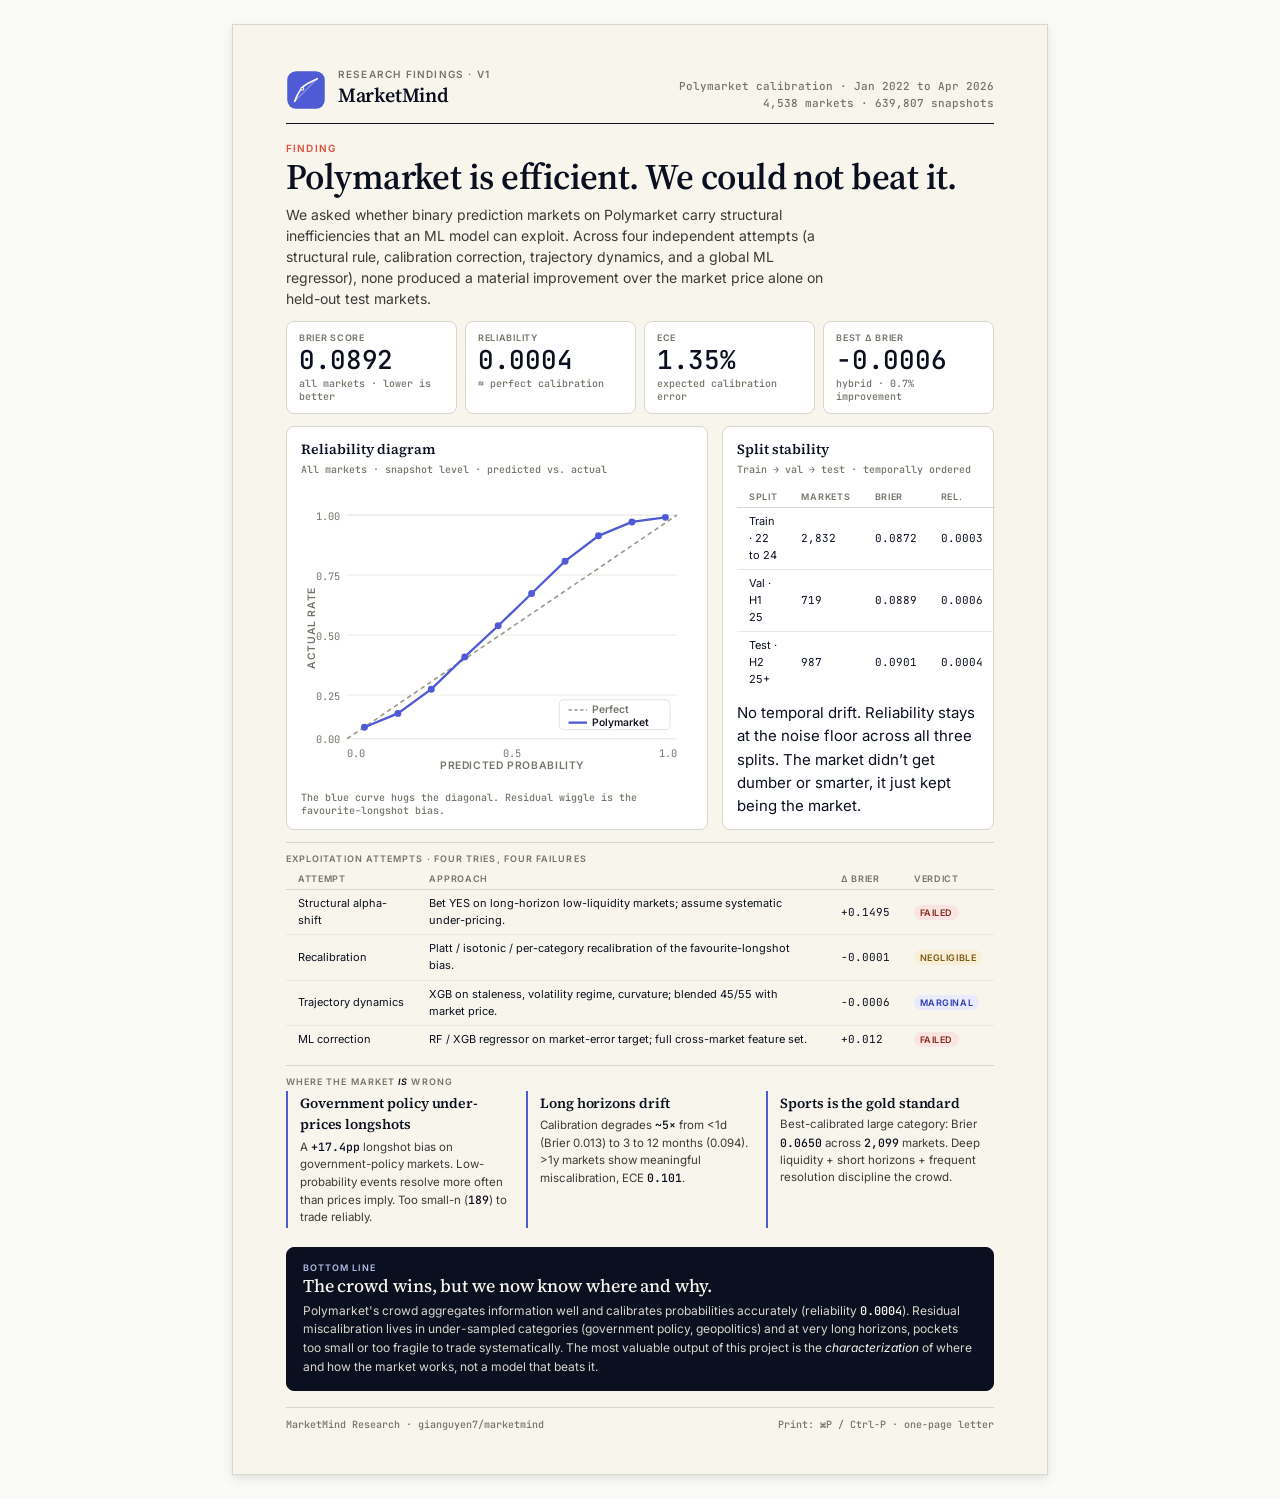
==== src/dashboard/one-pager.html @ f83111f9 "Replace Streamlit dashboard with static HTML/React UI + findings one-pager New MarketMind design sys" ====
<!doctype html>
<html lang="en">
<head>
<meta charset="utf-8">
<title>MarketMind · Findings one-pager</title>
<link rel="stylesheet" href="colors_and_type.css">
<style>
  @page { size: letter; margin: 0.5in; }
  html, body { margin: 0; background: var(--mm-bg-1); }
  body { font-family: var(--mm-font-sans); color: var(--mm-fg-1); }
  .page {
    width: 8.5in; min-height: 11in; box-sizing: border-box;
    margin: 24px auto; padding: 0.6in 0.65in;
    background: var(--mm-paper);
    border: 1px solid var(--mm-border);
    box-shadow: var(--mm-shadow-2);
    display: flex; flex-direction: column; gap: 16px;
  }
  @media print { .page { margin: 0; border: none; box-shadow: none; width: 100%; min-height: auto; } body { background: #fff; } }

  /* header */
  .hdr { display: flex; align-items: flex-end; justify-content: space-between; border-bottom: 1.5px solid var(--mm-ink); padding-bottom: 12px; }
  .hdr-l { display: flex; align-items: center; gap: 12px; }
  .hdr img { display: block; }
  .hdr-meta { text-align: right; font: 500 11px var(--mm-font-mono); color: var(--mm-fg-3); white-space: nowrap; line-height: 1.5; }
  .doctype { font: 600 10px var(--mm-font-sans); letter-spacing: 0.12em; text-transform: uppercase; color: var(--mm-fg-3); }

  /* headline */
  .hl { margin-top: 6px; }
  .hl .eb { font: 600 10px var(--mm-font-sans); letter-spacing: 0.12em; text-transform: uppercase; color: var(--mm-danger); }
  .hl h1 { font-family: var(--mm-font-serif); font-size: 42px; font-weight: 600; letter-spacing: -0.015em; line-height: 1.05; margin: 4px 0 8px; color: var(--mm-fg-1); }
  .hl .sub { font-size: 14px; color: var(--mm-fg-2); max-width: 62ch; line-height: 1.5; margin: 0; }

  /* verdict strip */
  .verdict { display: grid; grid-template-columns: repeat(4, 1fr); gap: 8px; }
  .v-tile { border: 1px solid var(--mm-border); border-radius: 8px; background: #fff; padding: 10px 12px; }
  .v-lbl { font: 600 9px var(--mm-font-sans); letter-spacing: 0.08em; text-transform: uppercase; color: var(--mm-fg-3); }
  .v-val { font-family: var(--mm-font-mono); font-weight: 500; font-variant-numeric: tabular-nums; font-size: 26px; letter-spacing: -0.01em; color: var(--mm-fg-1); margin-top: 4px; line-height: 1; }
  .v-sub { font: 500 10px var(--mm-font-mono); color: var(--mm-fg-3); margin-top: 4px; }

  section h2 { font-family: var(--mm-font-serif); font-size: 17px; font-weight: 600; margin: 0 0 6px; letter-spacing: -0.01em; color: var(--mm-fg-1); }
  section .lead { font-size: 12.5px; color: var(--mm-fg-2); margin: 0 0 8px; line-height: 1.5; }

  /* chart + split block side by side */
  .evidence { display: grid; grid-template-columns: 1.55fr 1fr; gap: 14px; align-items: stretch; }
  .evidence > * { min-width: 0; }

  /* findings as 3-column row */
  .findings-grid { display: grid; grid-template-columns: repeat(3, 1fr); gap: 12px; }
  .findings-grid .key-finding { margin-bottom: 0; }

  .eb-section { font: 600 9px var(--mm-font-sans); letter-spacing: 0.12em; text-transform: uppercase; color: var(--mm-fg-3); border-top: 1px solid var(--mm-border); padding-top: 10px; margin-bottom: 4px; }

  /* findings table */
  table { width: 100%; border-collapse: collapse; font-size: 11.5px; }
  th, td { text-align: left; padding: 7px 12px; vertical-align: middle; }
  th { font: 600 9px var(--mm-font-sans); letter-spacing: 0.08em; text-transform: uppercase; color: var(--mm-fg-3); border-bottom: 1px solid var(--mm-border); }
  td { border-bottom: 1px solid var(--mm-slate-100); color: var(--mm-fg-1); }
  tr:last-child td { border-bottom: 0; }
  .pill { display: inline-block; font: 600 9px var(--mm-font-sans); letter-spacing: 0.06em; text-transform: uppercase; padding: 2px 6px; border-radius: 999px; }
  .pill-danger { background: #FBE5E2; color: #8A2A1E; }
  .pill-warn { background: #F9EED6; color: #7A5A15; }
  .pill-info { background: #E9EAFB; color: #2F3BB0; }

  /* reliability SVG */
  .chart-wrap { border: 1px solid var(--mm-border); border-radius: 8px; background: #fff; padding: 12px 14px; display: flex; flex-direction: column; height: 100%; box-sizing: border-box; }
  .chart-wrap .ch { font-family: var(--mm-font-serif); font-size: 14px; font-weight: 600; color: var(--mm-fg-1); margin-bottom: 2px; }
  .chart-wrap .ch-sub { font: 500 10px var(--mm-font-mono); color: var(--mm-fg-3); margin-bottom: 8px; }
  .chart-wrap svg { flex: 1; min-height: 220px; }
  .chart-wrap .cap { font: 500 10px var(--mm-font-mono); color: var(--mm-fg-3); margin-top: 8px; }
  .split-block { border: 1px solid var(--mm-border); border-radius: 8px; background: #fff; padding: 12px 14px; display: flex; flex-direction: column; height: 100%; box-sizing: border-box; }
  .split-block .ch { font-family: var(--mm-font-serif); font-size: 14px; font-weight: 600; color: var(--mm-fg-1); margin-bottom: 2px; }
  .split-block .ch-sub { font: 500 10px var(--mm-font-mono); color: var(--mm-fg-3); margin-bottom: 10px; }
  .split-block table { margin-top: auto; }
  .split-block .cap { margin-top: 8px; }

  .key-finding { border-left: 2px solid var(--mm-indigo); padding: 2px 0 2px 12px; margin-bottom: 10px; }
  .key-finding .kf-t { font-family: var(--mm-font-serif); font-size: 14px; font-weight: 600; color: var(--mm-fg-1); margin-bottom: 2px; letter-spacing: -0.005em; }
  .key-finding .kf-s { font-size: 11.5px; color: var(--mm-fg-2); line-height: 1.5; }
  .kf-num { font-family: var(--mm-font-mono); font-weight: 500; font-variant-numeric: tabular-nums; color: var(--mm-fg-1); }

  /* bottom line */
  .bl { border: 1px solid var(--mm-ink); border-radius: 8px; background: var(--mm-ink); color: var(--mm-paper); padding: 14px 16px; margin-top: auto; }
  .bl .eb { font: 600 9px var(--mm-font-sans); letter-spacing: 0.12em; text-transform: uppercase; color: #B5BAE8; }
  .bl h3 { font-family: var(--mm-font-serif); font-size: 18px; font-weight: 500; margin: 2px 0 4px; color: var(--mm-paper); letter-spacing: -0.005em; }
  .bl p { font-size: 12px; color: #D8D6CB; margin: 0; line-height: 1.55; max-width: none; }
  .bl em { color: var(--mm-paper); font-style: italic; }

  /* footer */
  .ftr { display: flex; justify-content: space-between; font: 500 10px var(--mm-font-mono); color: var(--mm-fg-3); padding-top: 10px; border-top: 1px solid var(--mm-border); margin-top: 4px; }

  /* paper modes */
  body.paper-white { --mm-paper: #FFFFFF; }
  body.paper-cool  { --mm-paper: #F5F6F8; }
  body.paper-warm  { --mm-paper: #F7F5EC; }

  /* dense layout */
  body.dense .page { padding: 0.45in 0.55in; gap: 12px; }
  body.dense .hl h1 { font-size: 36px; }
  body.dense section h2 { font-size: 15px; }
  body.dense .key-finding { margin-bottom: 7px; }
  body.dense table { font-size: 11px; }
  body.dense th, body.dense td { padding: 5px 12px; }

  /* tweaks panel */
  .mm-tweaks { position: fixed; bottom: 20px; right: 20px; width: 260px; background: #FFFFFF; border: 1px solid var(--mm-border); border-radius: 12px; box-shadow: 0 20px 48px rgba(26, 26, 36, 0.18); padding: 14px 16px 16px; z-index: 50; font-family: var(--mm-font-sans); display: none; }
  .mm-tweaks.is-open { display: block; }
  .mm-tweaks h4 { font: 600 11px var(--mm-font-sans); letter-spacing: 0.12em; text-transform: uppercase; color: var(--mm-fg-3); margin: 0 0 12px; }
  .mm-tw-row { display: flex; flex-direction: column; gap: 6px; margin-bottom: 12px; }
  .mm-tw-row label { font: 600 10px var(--mm-font-sans); letter-spacing: 0.06em; text-transform: uppercase; color: var(--mm-fg-2); }
  .mm-tw-seg { display: grid; grid-template-columns: repeat(3, 1fr); gap: 4px; background: var(--mm-bg-2); border-radius: 7px; padding: 3px; }
  .mm-tw-seg button { border: 0; background: transparent; padding: 6px 4px; font: 600 11px var(--mm-font-sans); color: var(--mm-fg-2); cursor: pointer; border-radius: 5px; }
  .mm-tw-seg button.is-active { background: #fff; color: var(--mm-fg-1); box-shadow: 0 1px 3px rgba(0,0,0,0.08); }
  .mm-tw-sw { display: flex; align-items: center; justify-content: space-between; gap: 10px; }
  .mm-tw-sw span { font: 500 12px var(--mm-font-sans); color: var(--mm-fg-1); }
  .mm-tw-toggle { width: 32px; height: 18px; background: var(--mm-slate-100); border-radius: 999px; position: relative; cursor: pointer; border: 0; transition: background 140ms; flex-shrink: 0; }
  .mm-tw-toggle::after { content:""; position: absolute; top: 2px; left: 2px; width: 14px; height: 14px; background: #fff; border-radius: 50%; transition: transform 140ms; box-shadow: 0 1px 2px rgba(0,0,0,0.15); }
  .mm-tw-toggle.is-on { background: var(--mm-indigo); }
  .mm-tw-toggle.is-on::after { transform: translateX(14px); }
  .mm-tw-swatches { display: flex; gap: 6px; }
  .mm-tw-swatches button { width: 26px; height: 26px; border-radius: 6px; border: 2px solid transparent; cursor: pointer; padding: 0; }
  .mm-tw-swatches button.is-active { border-color: var(--mm-fg-1); }

  @media print { .mm-tweaks { display: none !important; } }
</style>
</head>
<body>
<div class="page">

  <header class="hdr">
    <div class="hdr-l">
      <img src="assets/logo-mark.svg?v=1776660628163" width="40" height="40" alt="">
      <div>
        <div class="doctype">Research findings · v1</div>
        <div style="font-family: var(--mm-font-serif); font-size: 20px; font-weight: 600; letter-spacing: -0.01em;">MarketMind</div>
      </div>
    </div>
    <div class="hdr-meta">
      <div>Polymarket calibration · Jan 2022 to Apr 2026</div>
      <div>4,538 markets · 639,807 snapshots</div>
    </div>
  </header>

  <div class="hl">
    <div class="eb">Finding</div>
    <h1>Polymarket is efficient. We could not beat it.</h1>
    <p class="sub">
      We asked whether binary prediction markets on Polymarket carry structural inefficiencies
      that an ML model can exploit. Across four independent attempts (a structural rule,
      calibration correction, trajectory dynamics, and a global ML regressor), none produced
      a material improvement over the market price alone on held-out test markets.
    </p>
  </div>

  <div class="verdict">
    <div class="v-tile"><div class="v-lbl">Brier score</div><div class="v-val">0.0892</div><div class="v-sub">all markets · lower is better</div></div>
    <div class="v-tile"><div class="v-lbl">Reliability</div><div class="v-val">0.0004</div><div class="v-sub">≈ perfect calibration</div></div>
    <div class="v-tile"><div class="v-lbl">ECE</div><div class="v-val">1.35%</div><div class="v-sub">expected calibration error</div></div>
    <div class="v-tile"><div class="v-lbl">Best Δ Brier</div><div class="v-val">−0.0006</div><div class="v-sub">hybrid · 0.7% improvement</div></div>
  </div>

  <div class="evidence">
    <div class="chart-wrap">
      <div class="ch">Reliability diagram</div>
      <div class="ch-sub">All markets · snapshot level · predicted vs. actual</div>
      <svg viewBox="0 0 340 230" width="100%" preserveAspectRatio="xMidYMid meet">
        <g stroke="#EAE8E0" stroke-width="1">
          <line x1="40" y1="12" x2="326" y2="12"/>
          <line x1="40" y1="64" x2="326" y2="64"/>
          <line x1="40" y1="116" x2="326" y2="116"/>
          <line x1="40" y1="168" x2="326" y2="168"/>
          <line x1="40" y1="206" x2="326" y2="206"/>
        </g>
        <g font-family="JetBrains Mono, monospace" font-size="9" fill="#76746A">
          <text x="34" y="210" text-anchor="end">0.00</text>
          <text x="34" y="172" text-anchor="end">0.25</text>
          <text x="34" y="120" text-anchor="end">0.50</text>
          <text x="34" y="68" text-anchor="end">0.75</text>
          <text x="34" y="16" text-anchor="end">1.00</text>
          <text x="40" y="222">0.0</text>
          <text x="183" y="222" text-anchor="middle">0.5</text>
          <text x="326" y="222" text-anchor="end">1.0</text>
        </g>
        <text x="12" y="110" transform="rotate(-90 12 110)" text-anchor="middle" font-family="Inter, sans-serif" font-size="9" font-weight="600" fill="#76746A" letter-spacing="0.06em">ACTUAL RATE</text>
        <text x="183" y="232" text-anchor="middle" font-family="Inter, sans-serif" font-size="9" font-weight="600" fill="#76746A" letter-spacing="0.06em">PREDICTED PROBABILITY</text>
        <line x1="40" y1="206" x2="326" y2="12" stroke="#9B988C" stroke-width="1.4" stroke-dasharray="4 3"/>
        <polyline points="55,196 84,184 113,163 142,135 171,108 200,80 229,52 258,30 287,18 316,14" fill="none" stroke="var(--mm-indigo)" stroke-width="2"/>
        <g fill="var(--mm-indigo)">
          <circle cx="55" cy="196" r="3"/><circle cx="84" cy="184" r="3"/><circle cx="113" cy="163" r="3"/><circle cx="142" cy="135" r="3"/><circle cx="171" cy="108" r="3"/><circle cx="200" cy="80" r="3"/><circle cx="229" cy="52" r="3"/><circle cx="258" cy="30" r="3"/><circle cx="287" cy="18" r="3"/><circle cx="316" cy="14" r="3"/>
        </g>
        <g font-family="Inter, sans-serif" font-size="9" font-weight="600">
          <rect x="224" y="172" width="96" height="26" fill="#fff" stroke="#EAE8E0" rx="4"/>
          <line x1="232" y1="181" x2="248" y2="181" stroke="#9B988C" stroke-width="1.4" stroke-dasharray="3 2"/>
          <text x="252" y="184" fill="#76746A">Perfect</text>
          <line x1="232" y1="192" x2="248" y2="192" stroke="var(--mm-indigo)" stroke-width="2"/>
          <text x="252" y="195" fill="#1A1A24">Polymarket</text>
        </g>
      </svg>
      <div class="cap">The blue curve hugs the diagonal. Residual wiggle is the favourite-longshot bias.</div>
    </div>

    <div class="split-block">
      <div class="ch">Split stability</div>
      <div class="ch-sub">Train → val → test · temporally ordered</div>
      <table>
        <thead><tr><th>Split</th><th>Markets</th><th>Brier</th><th>Rel.</th></tr></thead>
        <tbody>
          <tr><td>Train · 22 to 24</td><td style="font-family:var(--mm-font-mono);font-variant-numeric:tabular-nums">2,832</td><td style="font-family:var(--mm-font-mono);font-variant-numeric:tabular-nums">0.0872</td><td style="font-family:var(--mm-font-mono);font-variant-numeric:tabular-nums">0.0003</td></tr>
          <tr><td>Val · H1 25</td><td style="font-family:var(--mm-font-mono);font-variant-numeric:tabular-nums">719</td><td style="font-family:var(--mm-font-mono);font-variant-numeric:tabular-nums">0.0889</td><td style="font-family:var(--mm-font-mono);font-variant-numeric:tabular-nums">0.0006</td></tr>
          <tr><td>Test · H2 25+</td><td style="font-family:var(--mm-font-mono);font-variant-numeric:tabular-nums">987</td><td style="font-family:var(--mm-font-mono);font-variant-numeric:tabular-nums">0.0901</td><td style="font-family:var(--mm-font-mono);font-variant-numeric:tabular-nums">0.0004</td></tr>
        </tbody>
      </table>
      <div class="cap">No temporal drift. Reliability stays at the noise floor across all three splits. The market didn’t get dumber or smarter, it just kept being the market.</div>
    </div>
  </div>

  <section>
    <div class="eb-section">Exploitation attempts · four tries, four failures</div>
    <table class="attempts-table">
      <thead>
        <tr><th>Attempt</th><th>Approach</th><th>Δ Brier</th><th>Verdict</th></tr>
      </thead>
      <tbody>
        <tr>
          <td>Structural alpha-shift</td>
          <td>Bet YES on long-horizon low-liquidity markets; assume systematic under-pricing.</td>
          <td style="font-family:var(--mm-font-mono);font-variant-numeric:tabular-nums">+0.1495</td>
          <td><span class="pill pill-danger">Failed</span></td>
        </tr>
        <tr>
          <td>Recalibration</td>
          <td>Platt / isotonic / per-category recalibration of the favourite-longshot bias.</td>
          <td style="font-family:var(--mm-font-mono);font-variant-numeric:tabular-nums">−0.0001</td>
          <td><span class="pill pill-warn">Negligible</span></td>
        </tr>
        <tr>
          <td>Trajectory dynamics</td>
          <td>XGB on staleness, volatility regime, curvature; blended 45/55 with market price.</td>
          <td style="font-family:var(--mm-font-mono);font-variant-numeric:tabular-nums">−0.0006</td>
          <td><span class="pill pill-info">Marginal</span></td>
        </tr>
        <tr>
          <td>ML correction</td>
          <td>RF / XGB regressor on market-error target; full cross-market feature set.</td>
          <td style="font-family:var(--mm-font-mono);font-variant-numeric:tabular-nums">+0.012</td>
          <td><span class="pill pill-danger">Failed</span></td>
        </tr>
      </tbody>
    </table>
  </section>

  <section>
    <div class="eb-section">Where the market <em style="font-style:italic;color:var(--mm-ink);">is</em> wrong</div>
    <div class="findings-grid">
      <div class="key-finding">
        <div class="kf-t">Government policy under-prices longshots</div>
        <div class="kf-s">A <span class="kf-num">+17.4pp</span> longshot bias on government-policy markets. Low-probability events resolve more often than prices imply. Too small-n (<span class="kf-num">189</span>) to trade reliably.</div>
      </div>
      <div class="key-finding">
        <div class="kf-t">Long horizons drift</div>
        <div class="kf-s">Calibration degrades <span class="kf-num">~5×</span> from &lt;1d (Brier 0.013) to 3 to 12 months (0.094). &gt;1y markets show meaningful miscalibration, ECE <span class="kf-num">0.101</span>.</div>
      </div>
      <div class="key-finding">
        <div class="kf-t">Sports is the gold standard</div>
        <div class="kf-s">Best-calibrated large category: Brier <span class="kf-num">0.0650</span> across <span class="kf-num">2,099</span> markets. Deep liquidity + short horizons + frequent resolution discipline the crowd.</div>
      </div>
    </div>
  </section>

  <div class="bl">
    <div class="eb">Bottom line</div>
    <h3>The crowd wins, but we now know where and why.</h3>
    <p>
      Polymarket's crowd aggregates information well and calibrates probabilities accurately
      (reliability <span class="kf-num" style="color:var(--mm-paper);">0.0004</span>). Residual
      miscalibration lives in under-sampled categories (government policy, geopolitics) and at
      very long horizons, pockets too small or too fragile to trade systematically. The most
      valuable output of this project is the <em>characterization</em> of where and how the
      market works, not a model that beats it.
    </p>
  </div>

  <footer class="ftr">
    <span>MarketMind Research · gianguyen7/marketmind</span>
    <span>Print: ⌘P / Ctrl-P · one-page letter</span>
  </footer>

</div>

<!-- Tweaks panel -->
<aside class="mm-tweaks" id="mm-tweaks" aria-label="Tweaks">
  <h4>Tweaks</h4>
  <div class="mm-tw-row">
    <label>Accent</label>
    <div class="mm-tw-swatches" id="tw-accent">
      <button data-v="#4F5BD5" style="background:#4F5BD5" title="Indigo"></button>
      <button data-v="#2F6BE2" style="background:#2F6BE2" title="Blue"></button>
      <button data-v="#0F766E" style="background:#0F766E" title="Teal"></button>
      <button data-v="#C2410C" style="background:#C2410C" title="Rust"></button>
      <button data-v="#1A1A24" style="background:#1A1A24" title="Ink"></button>
    </div>
  </div>
  <div class="mm-tw-row">
    <label>Paper</label>
    <div class="mm-tw-seg" id="tw-paper">
      <button data-v="warm">Warm</button>
      <button data-v="white">White</button>
      <button data-v="cool">Cool</button>
    </div>
  </div>
  <div class="mm-tw-row mm-tw-sw"><span>Verdict strip</span><button class="mm-tw-toggle" id="tw-verdict" aria-label="Toggle verdict strip"></button></div>
  <div class="mm-tw-row mm-tw-sw"><span>Reliability chart</span><button class="mm-tw-toggle" id="tw-chart" aria-label="Toggle chart"></button></div>
  <div class="mm-tw-row mm-tw-sw"><span>Dense layout</span><button class="mm-tw-toggle" id="tw-dense" aria-label="Toggle dense layout"></button></div>
</aside>

<script>
/* ---- Wire to real data from outputs/tables/ ---- */
(async function loadData() {
  var DATA = '../../outputs/tables';

  function parseLine(line) {
    var vals = [], cur = '', q = false;
    for (var i = 0; i < line.length; i++) {
      var c = line[i];
      if (c === '"') q = !q;
      else if (c === ',' && !q) { vals.push(cur.trim()); cur = ''; }
      else cur += c;
    }
    vals.push(cur.trim());
    return vals;
  }

  function parseCSV(text) {
    var lines = text.trim().split('\n');
    var hdr = parseLine(lines[0]);
    return lines.slice(1).filter(function(l){return l.trim();}).map(function(line) {
      var v = parseLine(line), row = {};
      hdr.forEach(function(h, i) {
        var s = (v[i]||'').trim();
        if (s===''||s==='inf'||s==='nan') row[h]=null;
        else if (!isNaN(s)&&s!=='') row[h]=parseFloat(s);
        else row[h]=s;
      });
      return row;
    });
  }

  async function csv(f) { var r = await fetch(DATA+'/'+f); return parseCSV(await r.text()); }
  async function json(f) { var r = await fetch(DATA+'/'+f); return r.json(); }

  try {
    var results = await Promise.all([
      csv('brier_decomposition.csv'),
      json('b5_results_2026-04-12.json'),
      csv('c1_recalibration_results_2026-04-12.csv'),
      json('c4_results_2026-04-12.json'),
      csv('favourite_longshot_bias.csv'),
      csv('fl_bias_per_category.csv'),
      csv('calibration_by_category.csv'),
      csv('calibration_by_horizon.csv'),
    ]);
    var brier=results[0], b5=results[1], c1=results[2], c4=results[3];
    var flBias=results[4], flCat=results[5], cats=results[6], horizons=results[7];

    var allRow = brier.find(function(r){return r.split==='all';});
    var splits = brier.filter(function(r){return r.split!=='all';});

    /* -- Header counts -- */
    var metaDivs = document.querySelectorAll('.hdr-meta div');
    if (metaDivs[1]) metaDivs[1].textContent = allRow.n_markets.toLocaleString()+' markets \u00b7 '+allRow.n.toLocaleString()+' snapshots';

    /* -- Verdict tiles -- */
    var tiles = document.querySelectorAll('.v-tile');
    tiles[0].querySelector('.v-val').textContent = allRow.brier_score.toFixed(4);
    tiles[1].querySelector('.v-val').textContent = allRow.reliability.toFixed(4);
    tiles[2].querySelector('.v-val').textContent = (allRow.ece*100).toFixed(2)+'%';

    var c4d = c4.test_results.hybrid.brier - c4.test_results.naive_brier;
    var c4pct = ((c4.test_results.naive_brier - c4.test_results.hybrid.brier)/c4.test_results.naive_brier*100).toFixed(1);
    tiles[3].querySelector('.v-val').textContent = '\u2212'+Math.abs(c4d).toFixed(4);
    tiles[3].querySelector('.v-sub').textContent = 'hybrid \u00b7 '+c4pct+'% improvement';

    /* -- Reliability diagram -- */
    var chartData = flBias
      .filter(function(r){return r.bucket_mid!=null && r.actual_rate!=null;})
      .sort(function(a,b){return a.bucket_mid-b.bucket_mid;});

    var toX = function(v){return 40+v*286;};
    var toY = function(v){return 206-v*194;};

    var poly = document.querySelector('.chart-wrap polyline');
    if (poly) poly.setAttribute('points', chartData.map(function(d){return toX(d.bucket_mid)+','+toY(d.actual_rate);}).join(' '));

    var cg = document.querySelector('.chart-wrap g[fill="var(--mm-indigo)"]');
    if (cg) cg.innerHTML = chartData.map(function(d){
      return '<circle cx="'+toX(d.bucket_mid)+'" cy="'+toY(d.actual_rate)+'" r="3"/>';
    }).join('');

    /* -- Split stability table -- */
    var splitRows = document.querySelectorAll('.split-block tbody tr');
    splits.forEach(function(r,i) {
      if (!splitRows[i]) return;
      var cells = splitRows[i].querySelectorAll('td');
      if (cells[1]) cells[1].textContent = r.n_markets.toLocaleString();
      if (cells[2]) cells[2].textContent = r.brier_score.toFixed(4);
      if (cells[3]) cells[3].textContent = r.reliability.toFixed(4);
    });

    /* -- Exploitation attempts deltas -- */
    var attRows = document.querySelectorAll('.attempts-table tbody tr');
    var fmt = function(d){return (d>=0?'+':'\u2212')+Math.abs(d).toFixed(4);};

    var b5t = b5.phase2.splits.test;
    var b5d = (b5t.brier_rule_struct||b5t.brier_rule) - (b5t.brier_naive_struct||b5t.brier_naive);
    if (attRows[0]) attRows[0].querySelector('.num').textContent = fmt(b5d);

    var c1t = c1.filter(function(r){return r.split==='test';});
    var c1n = c1t.find(function(r){return r.model&&r.model.indexOf('naive')>=0;});
    var c1o = c1t.filter(function(r){return r.model&&r.model.indexOf('naive')<0;});
    var c1b = c1o.reduce(function(a,b){return a.brier<b.brier?a:b;});
    var c1d = c1b.brier - c1n.brier;
    if (attRows[1]) attRows[1].querySelector('.num').textContent = fmt(c1d);

    if (attRows[2]) attRows[2].querySelector('.num').textContent = fmt(c4d);

    /* -- Key findings -- */
    var findings = document.querySelectorAll('.key-finding');

    // Finding 1: Government policy longshot bias
    var govPol = flCat.find(function(r){return r.category==='government_policy';});
    var govCat = cats.find(function(r){return r.category==='government_policy';});
    if (findings[0] && govPol) {
      var nums0 = findings[0].querySelectorAll('.kf-num');
      if (nums0[0]) nums0[0].textContent = '+'+Math.abs(govPol.longshot_bias*100).toFixed(1)+'pp';
      if (nums0[1] && govCat) nums0[1].textContent = govCat.n_markets.toLocaleString();
    }

    // Finding 2: Long horizons drift
    var hShort = horizons.find(function(r){return r.horizon==='<1d';}) || horizons[0];
    var hMed = horizons.find(function(r){return r.horizon==='3m-1y';});
    var hLong = horizons.find(function(r){return r.horizon==='>1y';});
    if (findings[1] && hShort && hMed) {
      var ratio = Math.round(hMed.brier_score / hShort.brier_score);
      var nums1 = findings[1].querySelectorAll('.kf-num');
      if (nums1[0]) nums1[0].textContent = '~'+ratio+'\u00d7';
      if (hLong && nums1[1]) nums1[1].textContent = (hLong.ece*100).toFixed(1)+'%';
      // Update inline Brier values in text
      var kfText = findings[1].querySelector('.kf-s');
      if (kfText) {
        kfText.innerHTML = 'Calibration degrades <span class="kf-num">~'+ratio+'\u00d7</span> from &lt;1d (Brier '+hShort.brier_score.toFixed(3)+') to 3\u201312 months ('+hMed.brier_score.toFixed(3)+'). &gt;1y markets show meaningful miscalibration, ECE <span class="kf-num">'+(hLong?(hLong.ece*100).toFixed(1)+'%':'N/A')+'</span>.';
      }
    }

    // Finding 3: Sports
    var sports = cats.find(function(r){return r.category==='sports';});
    if (findings[2] && sports) {
      var nums2 = findings[2].querySelectorAll('.kf-num');
      if (nums2[0]) nums2[0].textContent = sports.brier_score.toFixed(4);
      if (nums2[1]) nums2[1].textContent = sports.n_markets.toLocaleString();
    }

    /* -- Bottom line reliability -- */
    var blNum = document.querySelector('.bl .kf-num');
    if (blNum) blNum.textContent = allRow.reliability.toFixed(4);

    console.log('One-pager: loaded real data from outputs/tables/');
  } catch(e) {
    console.warn('One-pager: data load failed, using fallback values.', e.message);
  }
})();
</script>

<script>
(function(){
  const DEFAULTS = /*EDITMODE-BEGIN*/{
    "accent": "#4F5BD5",
    "paper": "warm",
    "showVerdict": true,
    "showChart": true,
    "dense": true
  }/*EDITMODE-END*/;
  const state = Object.assign({}, DEFAULTS);

  function apply() {
    document.documentElement.style.setProperty('--mm-indigo', state.accent);
    // derive hover/press variants = same (keep simple)
    document.body.classList.remove('paper-warm','paper-white','paper-cool');
    document.body.classList.add('paper-' + state.paper);
    document.body.classList.toggle('dense', !!state.dense);
    const verdictEl = document.querySelector('.verdict');
    if (verdictEl) verdictEl.style.display = state.showVerdict ? '' : 'none';
    const chartEl = document.querySelector('.chart-wrap');
    if (chartEl) chartEl.style.display = state.showChart ? '' : 'none';
    // sync UI
    document.querySelectorAll('#tw-accent button').forEach(b => b.classList.toggle('is-active', b.dataset.v === state.accent));
    document.querySelectorAll('#tw-paper button').forEach(b => b.classList.toggle('is-active', b.dataset.v === state.paper));
    document.getElementById('tw-verdict').classList.toggle('is-on', !!state.showVerdict);
    document.getElementById('tw-chart').classList.toggle('is-on', !!state.showChart);
    document.getElementById('tw-dense').classList.toggle('is-on', !!state.dense);
  }
  function persist(edits) {
    try { window.parent.postMessage({type:'__edit_mode_set_keys', edits}, '*'); } catch(e){}
  }
  function set(k, v) { state[k] = v; apply(); persist({[k]: v}); }

  document.querySelectorAll('#tw-accent button').forEach(b => b.addEventListener('click', () => set('accent', b.dataset.v)));
  document.querySelectorAll('#tw-paper button').forEach(b => b.addEventListener('click', () => set('paper', b.dataset.v)));
  document.getElementById('tw-verdict').addEventListener('click', () => set('showVerdict', !state.showVerdict));
  document.getElementById('tw-chart').addEventListener('click', () => set('showChart', !state.showChart));
  document.getElementById('tw-dense').addEventListener('click', () => set('dense', !state.dense));

  // Register edit-mode listener BEFORE announcing
  window.addEventListener('message', (e) => {
    const d = e.data || {};
    if (d.type === '__activate_edit_mode') document.getElementById('mm-tweaks').classList.add('is-open');
    if (d.type === '__deactivate_edit_mode') document.getElementById('mm-tweaks').classList.remove('is-open');
  });
  try { window.parent.postMessage({type:'__edit_mode_available'}, '*'); } catch(e){}

  apply();
})();
</script>
</body>
</html>
---- src/dashboard/colors_and_type.css ----
/* =========================================================================
   MarketMind Design System — Foundations
   Colors, type, spacing, radii, shadows.
   ========================================================================= */

@import url('https://fonts.googleapis.com/css2?family=Source+Serif+4:opsz,wght@8..60,300..700&family=Inter:wght@400;500;600;700&family=JetBrains+Mono:wght@400;500;600&display=swap');

:root {
  /* ---------- Brand ---------- */
  --mm-ink:          #0B1020;   /* Primary foreground */
  --mm-paper:        #FAFAF7;   /* Primary background (warm off-white) */
  --mm-indigo:       #4F5BD5;   /* MarketMind accent */
  --mm-indigo-hover: #3F4BC5;
  --mm-indigo-press: #2F3BB0;
  --mm-indigo-soft:  #E9EAFB;   /* Selection, hover tint */

  /* ---------- Data palette ---------- */
  --mm-coral:        #E44D3A;   /* down / NO / negative */
  --mm-coral-soft:   #FBE5E2;
  --mm-green:        #2B9E6B;   /* up / YES / positive */
  --mm-green-soft:   #DFF2E8;
  --mm-amber:        #D89B2A;   /* warning / fragile */
  --mm-amber-soft:   #F9EED6;
  --mm-violet:       #7B4FD5;   /* tertiary series */
  --mm-teal:         #2C8E9E;   /* quaternary series */

  /* ---------- Warm neutral ramp ---------- */
  --mm-slate-50:     #F4F3EE;
  --mm-slate-100:    #EAE8E0;
  --mm-slate-200:    #D9D6CB;
  --mm-slate-300:    #BEBBAF;
  --mm-slate-400:    #9B988C;
  --mm-slate-500:    #76746A;
  --mm-slate-600:    #575650;
  --mm-slate-700:    #3C3B37;
  --mm-slate-800:    #252522;
  --mm-slate-900:    #121211;

  /* ---------- Semantic ---------- */
  --mm-fg-1:         var(--mm-ink);         /* primary text */
  --mm-fg-2:         var(--mm-slate-700);   /* body text */
  --mm-fg-3:         var(--mm-slate-500);   /* muted / caption */
  --mm-fg-4:         var(--mm-slate-400);   /* disabled / placeholder */
  --mm-bg-1:         var(--mm-paper);       /* page */
  --mm-bg-2:         var(--mm-slate-50);    /* raised subtle / hovered row */
  --mm-bg-3:         #FFFFFF;               /* card on paper (slightly brighter) */
  --mm-border:       var(--mm-slate-200);   /* hairline */
  --mm-border-strong:var(--mm-slate-300);
  --mm-accent:       var(--mm-indigo);
  --mm-success:      var(--mm-green);
  --mm-warning:      var(--mm-amber);
  --mm-danger:       var(--mm-coral);

  /* Focus ring */
  --mm-focus-ring:   0 0 0 3px rgba(79, 91, 213, 0.35);

  /* ---------- Type ---------- */
  --mm-font-serif:   'Source Serif 4', 'Iowan Old Style', 'Apple Garamond', Georgia, serif;
  --mm-font-sans:    'Inter', -apple-system, BlinkMacSystemFont, 'Segoe UI', sans-serif;
  --mm-font-mono:    'JetBrains Mono', 'SF Mono', Menlo, Consolas, monospace;

  /* Modular scale (1.2 ratio, 16px base) */
  --mm-fs-caption:   12px;     /* ALL CAPS eyebrow */
  --mm-fs-small:     13px;
  --mm-fs-body:      15px;
  --mm-fs-body-lg:   16px;
  --mm-fs-h4:        18px;
  --mm-fs-h3:        22px;
  --mm-fs-h2:        28px;
  --mm-fs-h1:        36px;
  --mm-fs-display:   56px;
  --mm-fs-metric:    40px;     /* dashboard metric tile */
  --mm-fs-metric-lg: 64px;     /* hero metric */

  /* Line heights */
  --mm-lh-tight:     1.1;
  --mm-lh-snug:      1.25;
  --mm-lh-body:      1.55;
  --mm-lh-loose:     1.7;

  /* Weights */
  --mm-fw-regular:   400;
  --mm-fw-medium:    500;
  --mm-fw-semi:      600;
  --mm-fw-bold:      700;

  /* Tracking */
  --mm-tr-tight:     -0.01em;
  --mm-tr-normal:    0;
  --mm-tr-wide:      0.04em;
  --mm-tr-eyebrow:   0.08em;

  /* ---------- Spacing (4px grid) ---------- */
  --mm-space-0:      0;
  --mm-space-1:      4px;
  --mm-space-2:      8px;
  --mm-space-3:      12px;
  --mm-space-4:      16px;
  --mm-space-5:      24px;
  --mm-space-6:      32px;
  --mm-space-7:      48px;
  --mm-space-8:      64px;
  --mm-space-9:      96px;

  /* ---------- Radii ---------- */
  --mm-radius-xs:    4px;    /* dots, small badges */
  --mm-radius-sm:    6px;
  --mm-radius-md:    8px;    /* buttons, inputs */
  --mm-radius-lg:    10px;   /* cards */
  --mm-radius-xl:    14px;
  --mm-radius-pill:  999px;

  /* ---------- Shadows (cool cast) ---------- */
  --mm-shadow-0:     none;
  --mm-shadow-1:     0 1px 2px rgba(11, 16, 32, 0.04), 0 1px 4px rgba(11, 16, 32, 0.06);
  --mm-shadow-2:     0 4px 12px rgba(11, 16, 32, 0.08), 0 2px 4px rgba(11, 16, 32, 0.04);
  --mm-shadow-3:     0 16px 40px rgba(11, 16, 32, 0.14), 0 4px 12px rgba(11, 16, 32, 0.06);

  /* ---------- Motion ---------- */
  --mm-ease:         cubic-bezier(0.2, 0.8, 0.2, 1);
  --mm-dur-fast:     120ms;
  --mm-dur-med:      200ms;
  --mm-dur-slow:     320ms;

  /* ---------- Layout ---------- */
  --mm-measure:      72ch;
  --mm-sidebar-w:    260px;
}

/* =========================================================================
   Semantic element styles — use on elements directly, or as class refs.
   ========================================================================= */

html, body {
  background: var(--mm-bg-1);
  color: var(--mm-fg-1);
  font-family: var(--mm-font-sans);
  font-size: var(--mm-fs-body);
  line-height: var(--mm-lh-body);
  -webkit-font-smoothing: antialiased;
  text-rendering: optimizeLegibility;
}

h1, .mm-h1 {
  font-family: var(--mm-font-serif);
  font-size: var(--mm-fs-h1);
  font-weight: var(--mm-fw-semi);
  line-height: var(--mm-lh-tight);
  letter-spacing: var(--mm-tr-tight);
  color: var(--mm-fg-1);
  margin: 0 0 var(--mm-space-5);
}
h2, .mm-h2 {
  font-family: var(--mm-font-serif);
  font-size: var(--mm-fs-h2);
  font-weight: var(--mm-fw-semi);
  line-height: var(--mm-lh-snug);
  letter-spacing: var(--mm-tr-tight);
  color: var(--mm-fg-1);
  margin: 0 0 var(--mm-space-4);
}
h3, .mm-h3 {
  font-family: var(--mm-font-serif);
  font-size: var(--mm-fs-h3);
  font-weight: var(--mm-fw-medium);
  line-height: var(--mm-lh-snug);
  color: var(--mm-fg-1);
  margin: 0 0 var(--mm-space-3);
}
h4, .mm-h4 {
  font-family: var(--mm-font-sans);
  font-size: var(--mm-fs-h4);
  font-weight: var(--mm-fw-semi);
  line-height: var(--mm-lh-snug);
  color: var(--mm-fg-1);
  margin: 0 0 var(--mm-space-3);
}

.mm-display {
  font-family: var(--mm-font-serif);
  font-size: var(--mm-fs-display);
  font-weight: var(--mm-fw-semi);
  line-height: var(--mm-lh-tight);
  letter-spacing: var(--mm-tr-tight);
}

.mm-eyebrow {
  font-family: var(--mm-font-sans);
  font-size: var(--mm-fs-caption);
  font-weight: var(--mm-fw-semi);
  letter-spacing: var(--mm-tr-eyebrow);
  text-transform: uppercase;
  color: var(--mm-fg-3);
}

p, .mm-body {
  font-family: var(--mm-font-sans);
  font-size: var(--mm-fs-body);
  line-height: var(--mm-lh-body);
  color: var(--mm-fg-2);
  margin: 0 0 var(--mm-space-4);
  max-width: var(--mm-measure);
}

.mm-caption {
  font-family: var(--mm-font-sans);
  font-size: var(--mm-fs-small);
  line-height: var(--mm-lh-body);
  color: var(--mm-fg-3);
}

.mm-mono, code, kbd, samp {
  font-family: var(--mm-font-mono);
  font-variant-numeric: tabular-nums;
  font-feature-settings: "tnum";
}

.mm-metric {
  font-family: var(--mm-font-mono);
  font-size: var(--mm-fs-metric);
  font-weight: var(--mm-fw-medium);
  font-variant-numeric: tabular-nums;
  letter-spacing: var(--mm-tr-tight);
  color: var(--mm-fg-1);
  line-height: 1;
}
.mm-metric--hero {
  font-size: var(--mm-fs-metric-lg);
}

a {
  color: var(--mm-indigo);
  text-decoration: none;
  border-bottom: 1px solid transparent;
  transition: border-color var(--mm-dur-fast) var(--mm-ease);
}
a:hover { border-bottom-color: var(--mm-indigo); }

hr { border: 0; border-top: 1px solid var(--mm-border); margin: var(--mm-space-6) 0; }

::selection { background: var(--mm-indigo-soft); color: var(--mm-ink); }

/* =========================================================================
   Utility tokens for quick use
   ========================================================================= */
.mm-surface     { background: var(--mm-bg-3); border: 1px solid var(--mm-border); border-radius: var(--mm-radius-lg); }
.mm-surface-sub { background: var(--mm-bg-2); border: 1px solid var(--mm-border); border-radius: var(--mm-radius-lg); }
.mm-hairline-t  { border-top: 1px solid var(--mm-border); }
.mm-hairline-b  { border-bottom: 1px solid var(--mm-border); }
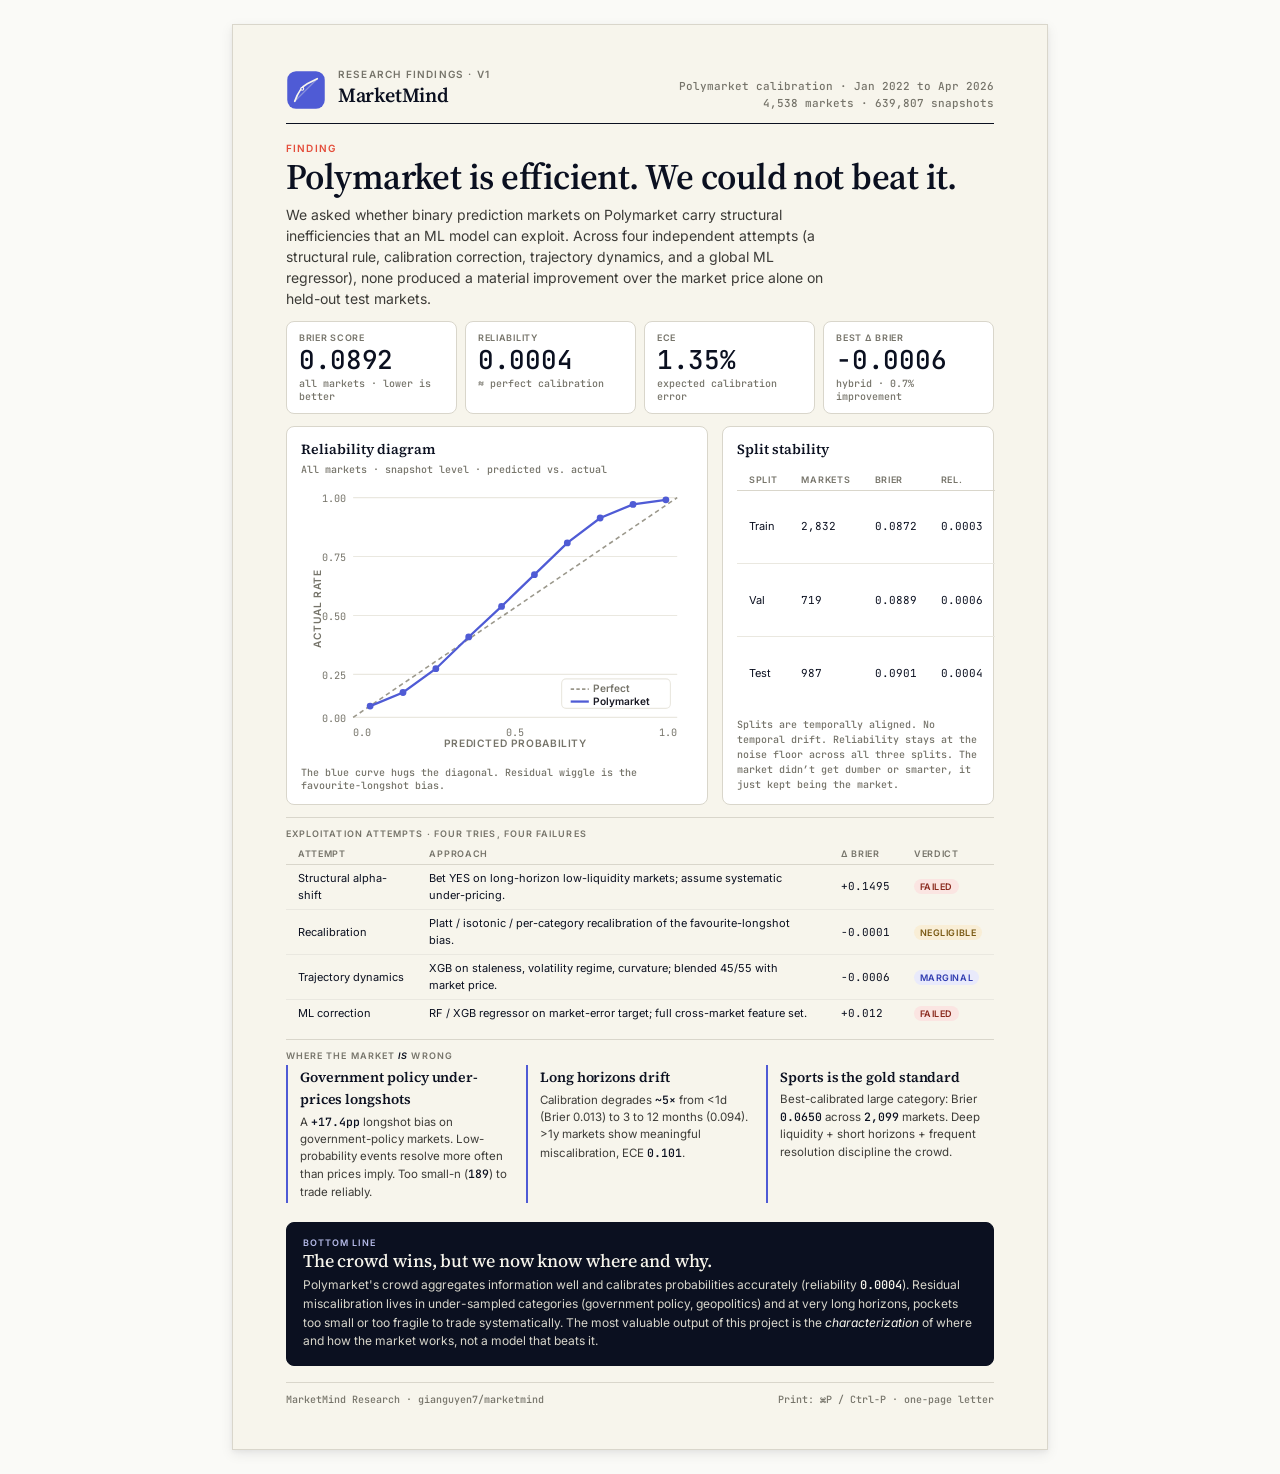
==== commit 1abe33ec: "Update README, one-pager tooltips, GitHub Pages, and project docs Rewrite README with final research" ====
--- a/src/dashboard/one-pager.html
+++ b/src/dashboard/one-pager.html
@@ -69,10 +69,10 @@
   .chart-wrap svg { flex: 1; min-height: 220px; }
   .chart-wrap .cap { font: 500 10px var(--mm-font-mono); color: var(--mm-fg-3); margin-top: 8px; }
   .split-block { border: 1px solid var(--mm-border); border-radius: 8px; background: #fff; padding: 12px 14px; display: flex; flex-direction: column; height: 100%; box-sizing: border-box; }
-  .split-block .ch { font-family: var(--mm-font-serif); font-size: 14px; font-weight: 600; color: var(--mm-fg-1); margin-bottom: 2px; }
-  .split-block .ch-sub { font: 500 10px var(--mm-font-mono); color: var(--mm-fg-3); margin-bottom: 10px; }
-  .split-block table { margin-top: auto; }
-  .split-block .cap { margin-top: 8px; }
+  .split-block .ch { font-family: var(--mm-font-serif); font-size: 14px; font-weight: 600; color: var(--mm-fg-1); margin-bottom: 8px; }
+  .split-block table { margin: 0; flex: 1; }
+  .split-block th, .split-block td { padding: 12px 12px; }
+  .split-block .cap { font: 500 10px var(--mm-font-mono); color: var(--mm-fg-3); margin-top: auto; padding-top: 8px; line-height: 1.5; }
 
   .key-finding { border-left: 2px solid var(--mm-indigo); padding: 2px 0 2px 12px; margin-bottom: 10px; }
   .key-finding .kf-t { font-family: var(--mm-font-serif); font-size: 14px; font-weight: 600; color: var(--mm-fg-1); margin-bottom: 2px; letter-spacing: -0.005em; }
@@ -101,6 +101,25 @@
   body.dense .key-finding { margin-bottom: 7px; }
   body.dense table { font-size: 11px; }
   body.dense th, body.dense td { padding: 5px 12px; }
+
+  /* tooltips */
+  .v-tile { position: relative; cursor: help; }
+  .v-tile::after {
+    content: attr(data-tip);
+    position: absolute; left: 50%; bottom: calc(100% + 8px); transform: translateX(-50%);
+    width: 220px; padding: 8px 10px;
+    font: 400 11px/1.45 var(--mm-font-sans); color: var(--mm-paper);
+    background: var(--mm-ink); border-radius: 6px;
+    opacity: 0; pointer-events: none; transition: opacity 150ms;
+    z-index: 10; text-align: left;
+  }
+  .v-tile::before {
+    content: ''; position: absolute; left: 50%; bottom: calc(100% + 4px); transform: translateX(-50%);
+    border: 5px solid transparent; border-top-color: var(--mm-ink);
+    opacity: 0; pointer-events: none; transition: opacity 150ms; z-index: 10;
+  }
+  .v-tile:hover::after, .v-tile:hover::before { opacity: 1; }
+  @media print { .v-tile::after, .v-tile::before { display: none; } }
 
   /* tweaks panel */
   .mm-tweaks { position: fixed; bottom: 20px; right: 20px; width: 260px; background: #FFFFFF; border: 1px solid var(--mm-border); border-radius: 12px; box-shadow: 0 20px 48px rgba(26, 26, 36, 0.18); padding: 14px 16px 16px; z-index: 50; font-family: var(--mm-font-sans); display: none; }
@@ -153,17 +172,17 @@
   </div>
 
   <div class="verdict">
-    <div class="v-tile"><div class="v-lbl">Brier score</div><div class="v-val">0.0892</div><div class="v-sub">all markets · lower is better</div></div>
-    <div class="v-tile"><div class="v-lbl">Reliability</div><div class="v-val">0.0004</div><div class="v-sub">≈ perfect calibration</div></div>
-    <div class="v-tile"><div class="v-lbl">ECE</div><div class="v-val">1.35%</div><div class="v-sub">expected calibration error</div></div>
-    <div class="v-tile"><div class="v-lbl">Best Δ Brier</div><div class="v-val">−0.0006</div><div class="v-sub">hybrid · 0.7% improvement</div></div>
+    <div class="v-tile" data-tip="How far off the predictions are on average. Measures the mean squared difference between predicted probabilities and actual outcomes. 0 is perfect, 0.25 is random guessing."><div class="v-lbl">Brier score</div><div class="v-val">0.0892</div><div class="v-sub">all markets · lower is better</div></div>
+    <div class="v-tile" data-tip="How well the stated probabilities match reality. If the market says 70%, do those events happen 70% of the time? A value near 0 means the market's confidence levels are trustworthy."><div class="v-lbl">Reliability</div><div class="v-val">0.0004</div><div class="v-sub">≈ perfect calibration</div></div>
+    <div class="v-tile" data-tip="Expected Calibration Error. The average gap between predicted probability and actual outcome rate across all confidence levels. Lower means the market rarely over- or under-states its confidence."><div class="v-lbl">ECE</div><div class="v-val">1.35%</div><div class="v-sub">expected calibration error</div></div>
+    <div class="v-tile" data-tip="The best improvement any of our four ML models achieved over simply trusting the market price. Negative means better than the market. 0.0006 is a tiny gain, not worth the complexity."><div class="v-lbl">Best Δ Brier</div><div class="v-val">−0.0006</div><div class="v-sub">hybrid · 0.7% improvement</div></div>
   </div>
 
   <div class="evidence">
     <div class="chart-wrap">
       <div class="ch">Reliability diagram</div>
       <div class="ch-sub">All markets · snapshot level · predicted vs. actual</div>
-      <svg viewBox="0 0 340 230" width="100%" preserveAspectRatio="xMidYMid meet">
+      <svg viewBox="-6 0 346 242" width="100%" preserveAspectRatio="xMidYMid meet">
         <g stroke="#EAE8E0" stroke-width="1">
           <line x1="40" y1="12" x2="326" y2="12"/>
           <line x1="40" y1="64" x2="326" y2="64"/>
@@ -201,16 +220,15 @@
 
     <div class="split-block">
       <div class="ch">Split stability</div>
-      <div class="ch-sub">Train → val → test · temporally ordered</div>
       <table>
         <thead><tr><th>Split</th><th>Markets</th><th>Brier</th><th>Rel.</th></tr></thead>
         <tbody>
-          <tr><td>Train · 22 to 24</td><td style="font-family:var(--mm-font-mono);font-variant-numeric:tabular-nums">2,832</td><td style="font-family:var(--mm-font-mono);font-variant-numeric:tabular-nums">0.0872</td><td style="font-family:var(--mm-font-mono);font-variant-numeric:tabular-nums">0.0003</td></tr>
-          <tr><td>Val · H1 25</td><td style="font-family:var(--mm-font-mono);font-variant-numeric:tabular-nums">719</td><td style="font-family:var(--mm-font-mono);font-variant-numeric:tabular-nums">0.0889</td><td style="font-family:var(--mm-font-mono);font-variant-numeric:tabular-nums">0.0006</td></tr>
-          <tr><td>Test · H2 25+</td><td style="font-family:var(--mm-font-mono);font-variant-numeric:tabular-nums">987</td><td style="font-family:var(--mm-font-mono);font-variant-numeric:tabular-nums">0.0901</td><td style="font-family:var(--mm-font-mono);font-variant-numeric:tabular-nums">0.0004</td></tr>
+          <tr><td>Train</td><td style="font-family:var(--mm-font-mono);font-variant-numeric:tabular-nums">2,832</td><td style="font-family:var(--mm-font-mono);font-variant-numeric:tabular-nums">0.0872</td><td style="font-family:var(--mm-font-mono);font-variant-numeric:tabular-nums">0.0003</td></tr>
+          <tr><td>Val</td><td style="font-family:var(--mm-font-mono);font-variant-numeric:tabular-nums">719</td><td style="font-family:var(--mm-font-mono);font-variant-numeric:tabular-nums">0.0889</td><td style="font-family:var(--mm-font-mono);font-variant-numeric:tabular-nums">0.0006</td></tr>
+          <tr><td>Test</td><td style="font-family:var(--mm-font-mono);font-variant-numeric:tabular-nums">987</td><td style="font-family:var(--mm-font-mono);font-variant-numeric:tabular-nums">0.0901</td><td style="font-family:var(--mm-font-mono);font-variant-numeric:tabular-nums">0.0004</td></tr>
         </tbody>
       </table>
-      <div class="cap">No temporal drift. Reliability stays at the noise floor across all three splits. The market didn’t get dumber or smarter, it just kept being the market.</div>
+      <div class="cap">Splits are temporally aligned. No temporal drift. Reliability stays at the noise floor across all three splits. The market didn’t get dumber or smarter, it just kept being the market.</div>
     </div>
   </div>
 
